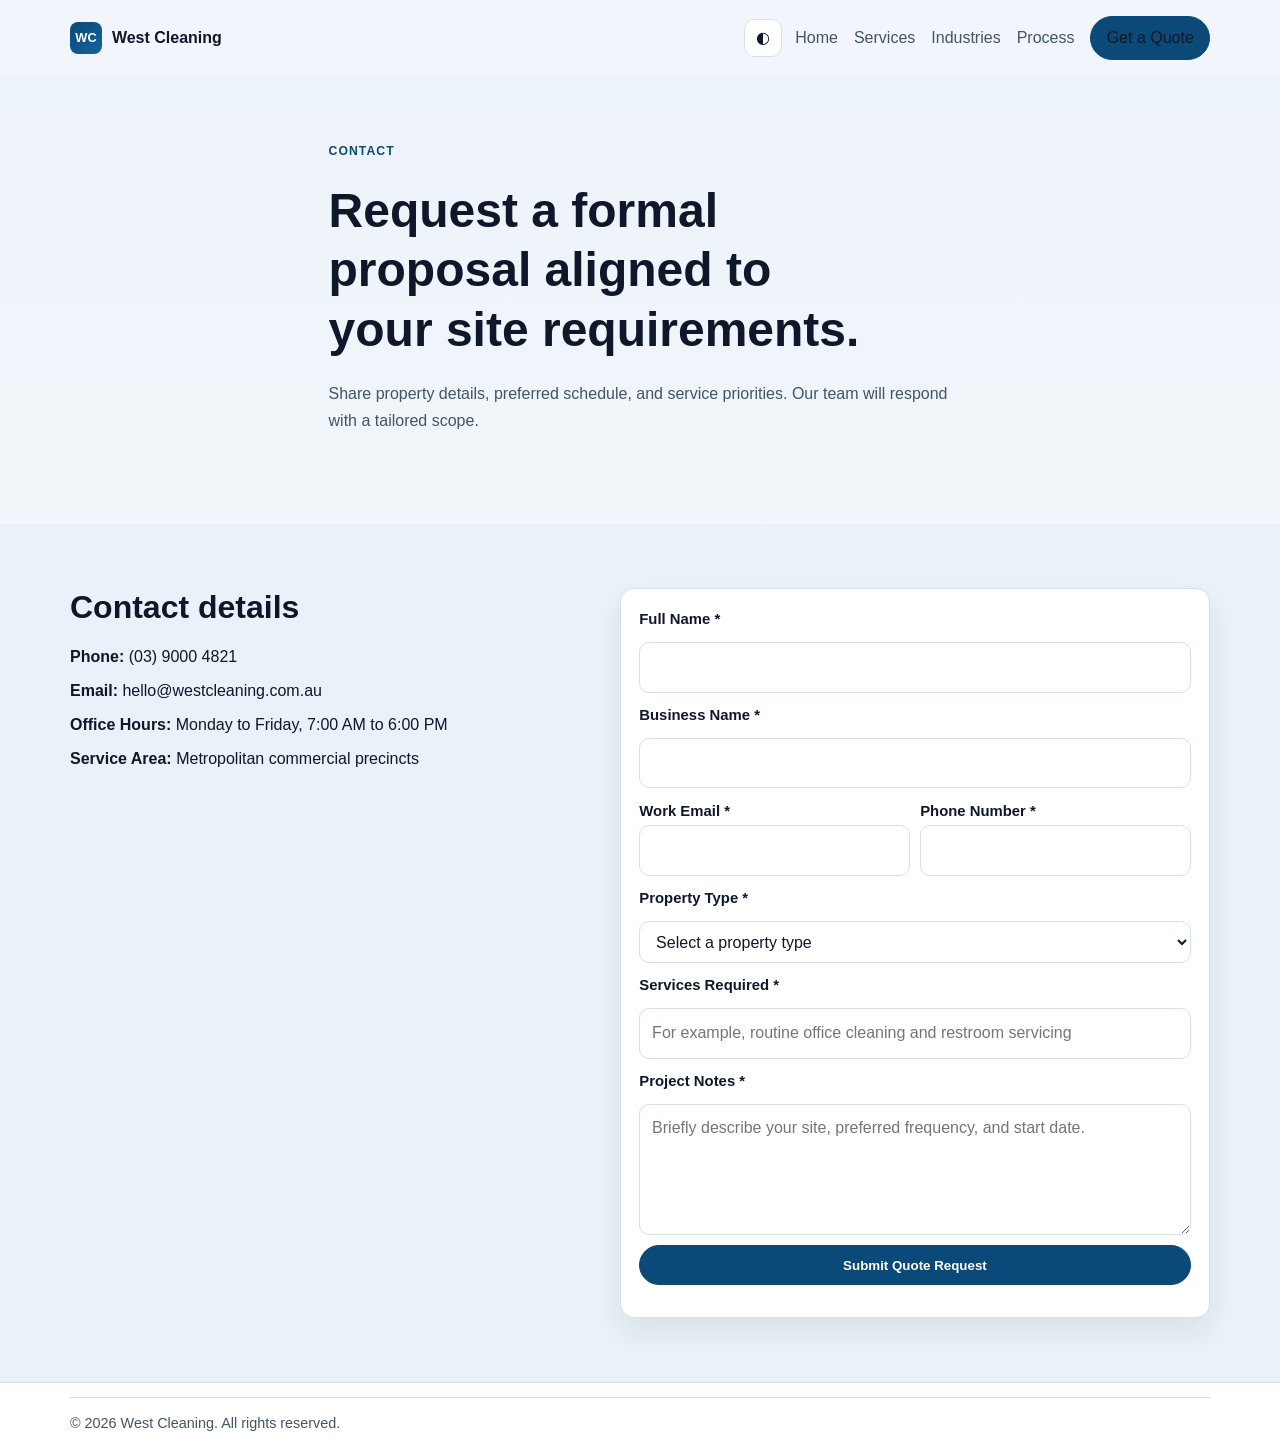
==== contact.html @ 1cd5a6a4 "Add multi-page site structure with purpose-specific tabs" ====
<!DOCTYPE html>
<html lang="en">
  <head>
    <meta charset="UTF-8" />
    <meta name="viewport" content="width=device-width, initial-scale=1.0" />
    <title>Contact | West Cleaning</title>
    <meta name="description" content="Request a tailored commercial cleaning quote from West Cleaning." />
    <link rel="stylesheet" href="style.css" />
  </head>
  <body>
    <a class="skip-link" href="#main">Skip to main content</a>
    <header class="site-header" id="top">
      <div class="container nav-wrap">
        <a href="index.html" class="brand" aria-label="West Cleaning home"><span class="brand-mark" aria-hidden="true">WC</span><span>West Cleaning</span></a>
        <div class="header-actions">
          <button id="theme-toggle" class="theme-toggle" type="button" aria-label="Switch to dark mode" title="Toggle dark mode"><span class="theme-icon" aria-hidden="true">◐</span></button>
          <button class="menu-toggle" type="button" aria-expanded="false" aria-controls="site-nav" aria-label="Open navigation"><span></span><span></span><span></span></button>
        </div>
        <nav id="site-nav" class="site-nav" aria-label="Primary navigation">
          <a href="index.html">Home</a><a href="services.html">Services</a><a href="industries.html">Industries</a><a href="process.html">Process</a><a href="contact.html" class="btn btn-small">Get a Quote</a>
        </nav>
      </div>
    </header>

    <main id="main">
      <section class="section page-hero">
        <div class="container section-head reveal">
          <p class="eyebrow">Contact</p>
          <h1>Request a formal proposal aligned to your site requirements.</h1>
          <p>Share property details, preferred schedule, and service priorities. Our team will respond with a tailored scope.</p>
        </div>
      </section>

      <section class="section alt">
        <div class="container contact-grid">
          <div class="reveal">
            <h2>Contact details</h2>
            <ul class="contact-list">
              <li><strong>Phone:</strong> (03) 9000 4821</li>
              <li><strong>Email:</strong> hello@westcleaning.com.au</li>
              <li><strong>Office Hours:</strong> Monday to Friday, 7:00 AM to 6:00 PM</li>
              <li><strong>Service Area:</strong> Metropolitan commercial precincts</li>
            </ul>
          </div>

          <form class="quote-form card reveal" novalidate>
            <label for="name">Full Name *</label>
            <input id="name" name="name" type="text" required />

            <label for="business">Business Name *</label>
            <input id="business" name="business" type="text" required />

            <div class="two-col">
              <div>
                <label for="email">Work Email *</label>
                <input id="email" name="email" type="email" required />
              </div>
              <div>
                <label for="phone">Phone Number *</label>
                <input id="phone" name="phone" type="tel" required />
              </div>
            </div>

            <label for="property">Property Type *</label>
            <select id="property" name="property" required>
              <option value="">Select a property type</option>
              <option>Office</option>
              <option>Retail Store</option>
              <option>Warehouse</option>
              <option>Medical Clinic</option>
              <option>Strata/Common Area</option>
              <option>Commercial Building</option>
              <option>Other Commercial Property</option>
            </select>

            <label for="services-needed">Services Required *</label>
            <input id="services-needed" name="services-needed" type="text" required placeholder="For example, routine office cleaning and restroom servicing" />

            <label for="message">Project Notes *</label>
            <textarea id="message" name="message" rows="4" required placeholder="Briefly describe your site, preferred frequency, and start date."></textarea>

            <button class="btn" type="submit">Submit Quote Request</button>
            <p class="form-status" role="status" aria-live="polite"></p>
          </form>
        </div>
      </section>
    </main>

    <footer class="site-footer"><div class="container footer-bottom"><p>© <span id="year"></span> West Cleaning. All rights reserved.</p></div></footer>
    <button class="back-to-top" type="button" aria-label="Back to top">↑</button>
    <script src="script.js"></script>
  </body>
</html>
---- style.css ----
:root {
  --bg: #f2f6fb;
  --surface: #ffffff;
  --surface-2: #eaf1f8;
  --text: #0f172a;
  --muted: #425466;
  --line: #d6e0ea;
  --primary: #0b4a78;
  --primary-2: #14639f;
  --ok: #146c43;
  --error: #b42318;
  --radius: 14px;
  --shadow: 0 14px 30px rgba(12, 35, 60, 0.08);
  --container: 1140px;
  --space: clamp(2.8rem, 5vw, 5.2rem);
  --ease-smooth: cubic-bezier(0.22, 1, 0.36, 1);
  --speed-fast: 180ms;
  --speed-base: 320ms;
}

html[data-theme='dark'] {
  --bg: #08101d;
  --surface: #0f1b2d;
  --surface-2: #12233a;
  --text: #e2e8f0;
  --muted: #9fb2c8;
  --line: #223652;
  --primary: #5aa8e8;
  --primary-2: #85c6fb;
  --ok: #47c98a;
  --error: #ff6f7d;
  --shadow: 0 14px 30px rgba(0, 0, 0, 0.42);
}

* { box-sizing: border-box; }
html { scroll-behavior: smooth; }
body {
  margin: 0;
  font-family: Inter, 'Segoe UI', Roboto, Arial, sans-serif;
  background: var(--bg);
  color: var(--text);
  line-height: 1.68;
  text-wrap: pretty;
  transition: background-color var(--speed-base) var(--ease-smooth), color var(--speed-base) var(--ease-smooth);
}

.container { width: min(calc(100% - 2.5rem), var(--container)); margin-inline: auto; }
a { color: inherit; text-decoration: none; }
p { margin: 0; color: var(--muted); }

.skip-link {
  position: absolute;
  left: -999px;
  top: 0;
  background: var(--text);
  color: var(--bg);
  padding: 0.65rem 0.9rem;
  z-index: 2000;
}
.skip-link:focus { left: 1rem; top: 1rem; }

.site-header {
  position: sticky;
  top: 0;
  z-index: 1000;
  background: color-mix(in srgb, var(--bg) 90%, transparent);
  border-bottom: 1px solid transparent;
  backdrop-filter: blur(10px);
}
.site-header.scrolled { border-color: var(--line); box-shadow: 0 8px 20px rgba(0, 0, 0, 0.08); }

.nav-wrap { min-height: 76px; display: grid; grid-template-columns: auto 1fr auto; align-items: center; gap: 0.8rem; }
.brand { display: inline-flex; align-items: center; gap: 0.62rem; font-weight: 700; }
.brand-mark {
  width: 2rem;
  height: 2rem;
  border-radius: 8px;
  background: linear-gradient(135deg, var(--primary), var(--primary-2));
  color: #fff;
  display: grid;
  place-items: center;
  font-size: 0.8rem;
}

.header-actions { display: inline-flex; justify-self: end; gap: 0.55rem; }
.theme-toggle,
.menu-toggle {
  width: 2.4rem;
  height: 2.4rem;
  border-radius: 10px;
  border: 1px solid var(--line);
  background: var(--surface);
  color: var(--text);
}
.theme-icon { font-size: 1rem; }
.menu-toggle span { display: block; width: 1.1rem; height: 2px; background: currentColor; margin: 0.18rem auto; }
.menu-toggle { display: none; }

.site-nav { display: flex; justify-self: center; gap: 1rem; align-items: center; }
.site-nav a { color: var(--muted); font-weight: 500; }
.site-nav a:hover,
.site-nav a.active { color: var(--text); }

.site-header,
.theme-toggle,
.menu-toggle,
.site-nav a,
.btn,
.tab-btn,
.chip,
.card,
.faq-item,
.back-to-top,
input,
select,
textarea {
  transition:
    background-color var(--speed-base) var(--ease-smooth),
    color var(--speed-fast) var(--ease-smooth),
    border-color var(--speed-base) var(--ease-smooth),
    box-shadow var(--speed-base) var(--ease-smooth),
    transform var(--speed-base) var(--ease-smooth),
    opacity var(--speed-base) var(--ease-smooth);
}

.btn {
  border: 1px solid var(--primary);
  background: var(--primary);
  color: #fff;
  padding: 0.74rem 1.2rem;
  border-radius: 999px;
  font-weight: 600;
  display: inline-flex;
  justify-content: center;
  align-items: center;
}
.btn:hover { background: var(--primary-2); border-color: var(--primary-2); }
.btn-small { padding: 0.5rem 0.95rem; }
.btn-ghost { background: transparent; color: var(--primary); }
.btn-ghost:hover { background: color-mix(in srgb, var(--primary) 12%, transparent); }
.btn:hover { transform: translateY(-1px); }

:focus-visible {
  outline: 3px solid color-mix(in srgb, var(--primary) 28%, transparent);
  outline-offset: 2px;
}

.section { padding: var(--space) 0; }
.alt { background: var(--surface-2); }

h1,
h2,
h3 { line-height: 1.24; margin: 0 0 0.75rem; }
h1 { font-size: clamp(2rem, 4vw, 3rem); max-width: 22ch; text-wrap: balance; }
h2 { font-size: clamp(1.45rem, 2.8vw, 2rem); max-width: 30ch; text-wrap: balance; }
.eyebrow {
  margin: 0 0 0.6rem;
  font-size: 0.76rem;
  letter-spacing: 0.09em;
  text-transform: uppercase;
  font-weight: 700;
  color: var(--primary);
}
.lead { font-size: 1.05rem; max-width: 62ch; }

.hero-grid { display: grid; grid-template-columns: 1.1fr 0.9fr; gap: 1.2rem; align-items: stretch; }
.hero-actions { display: flex; gap: 0.7rem; flex-wrap: wrap; margin-top: 1.25rem; }
.hero-panel { background: var(--surface); border: 1px solid var(--line); border-radius: var(--radius); box-shadow: var(--shadow); padding: 1.25rem; }
.hero-stats { display: grid; grid-template-columns: repeat(3, 1fr); gap: 0.8rem; }
.hero-stats strong { font-size: 1.14rem; color: var(--primary); display: block; }
.hero-stats span { color: var(--muted); font-size: 0.9rem; }
.panel-note { margin-top: 0.9rem; }

.compact-strip { border-top: 1px solid var(--line); border-bottom: 1px solid var(--line); background: var(--surface); padding-block: 1.15rem; }
.strip-grid { display: grid; grid-template-columns: repeat(4, 1fr); gap: 0.8rem; }
.strip-grid p { text-align: center; color: var(--text); font-weight: 600; font-size: 0.95rem; }

.section-head { margin-bottom: 1.6rem; max-width: 70ch; display: grid; gap: 0.6rem; }
.card { background: var(--surface); border: 1px solid var(--line); border-radius: var(--radius); box-shadow: var(--shadow); padding: 1.15rem; }
.card p { max-width: 60ch; }
.card:hover { transform: translateY(-3px); box-shadow: 0 16px 36px rgba(12, 35, 60, 0.12); }

.service-grid { display: grid; grid-template-columns: repeat(3, 1fr); gap: 0.9rem; }
.chips { display: flex; flex-wrap: wrap; gap: 0.65rem; }
.chip { border: 1px solid var(--line); background: var(--surface); border-radius: 999px; padding: 0.5rem 0.9rem; font-weight: 600; }

.tabs { display: flex; flex-wrap: wrap; gap: 0.65rem; margin-bottom: 1rem; }
.tab-btn {
  border: 1px solid var(--line);
  background: var(--surface);
  border-radius: 999px;
  color: var(--muted);
  padding: 0.55rem 0.95rem;
  font: inherit;
  font-weight: 600;
  cursor: pointer;
}
.tab-btn.active { background: var(--primary); border-color: var(--primary); color: #fff; }
.tab-panel { display: none; }
.tab-panel.active { display: block; animation: panelFadeIn 400ms var(--ease-smooth); }
.tab-panel ul { margin: 0.8rem 0 0; padding-left: 1.1rem; color: var(--muted); display: grid; gap: 0.35rem; }

.process-grid { display: grid; grid-template-columns: repeat(4, 1fr); gap: 0.85rem; }
.step { color: var(--primary); font-weight: 700; margin: 0 0 0.45rem; }

.faq-list { display: grid; gap: 0.65rem; }
.faq-item { border: 1px solid var(--line); background: var(--surface); border-radius: 11px; padding: 0.8rem 0.9rem; }
summary { cursor: pointer; font-weight: 600; }

.contact-grid { display: grid; grid-template-columns: 0.95fr 1.05fr; gap: 1rem; }
.contact-list { list-style: none; margin: 1rem 0 0; padding: 0; display: grid; gap: 0.45rem; }
.quote-form { display: grid; gap: 0.62rem; }
label { font-weight: 600; font-size: 0.93rem; }
input,
select,
textarea {
  width: 100%;
  border: 1px solid var(--line);
  background: var(--surface);
  color: var(--text);
  border-radius: 10px;
  padding: 0.68rem 0.74rem;
  font: inherit;
}
.two-col { display: grid; grid-template-columns: 1fr 1fr; gap: 0.65rem; }
.form-status { margin: 0.2rem 0 0; font-size: 0.92rem; }
.form-status.success { color: var(--ok); }
.form-status.error { color: var(--error); }

.site-footer { background: var(--surface); border-top: 1px solid var(--line); }
.footer-grid { padding-top: 1.5rem; display: grid; grid-template-columns: 1.4fr 1fr 1fr; gap: 0.8rem; }
.site-footer h3 { margin-bottom: 0.45rem; font-size: 0.98rem; }
.site-footer ul { list-style: none; margin: 0; padding: 0; display: grid; gap: 0.35rem; }
.footer-bottom { margin-top: 0.9rem; border-top: 1px solid var(--line); padding: 0.8rem 0 1.15rem; font-size: 0.9rem; }

.back-to-top {
  position: fixed;
  right: 1rem;
  bottom: 1rem;
  width: 2.5rem;
  height: 2.5rem;
  border-radius: 50%;
  border: 1px solid var(--line);
  background: var(--surface);
  color: var(--text);
  opacity: 0;
  pointer-events: none;
}
.back-to-top.show { opacity: 1; pointer-events: auto; }

.reveal { opacity: 0; transform: translateY(14px); transition: opacity 0.55s ease, transform 0.55s ease; }
.reveal.visible { opacity: 1; transform: translateY(0); }

@keyframes panelFadeIn {
  from {
    opacity: 0;
    transform: translateY(8px);
  }
  to {
    opacity: 1;
    transform: translateY(0);
  }
}

@media (prefers-reduced-motion: reduce) {
  html { scroll-behavior: auto; }
  *, *::before, *::after {
    animation-duration: 1ms !important;
    animation-iteration-count: 1 !important;
    transition-duration: 1ms !important;
  }
}

@media (max-width: 1024px) {
  .hero-grid,
  .contact-grid,
  .service-grid,
  .process-grid,
  .footer-grid { grid-template-columns: repeat(2, 1fr); }
  .hero-grid,
  .contact-grid { grid-template-columns: 1fr; }
}

@media (max-width: 760px) {
  .container { width: min(calc(100% - 1.4rem), var(--container)); }
  .nav-wrap { grid-template-columns: auto auto; }
  .header-actions { display: inline-flex; }
  .menu-toggle { display: inline-block; }
  .site-nav {
    grid-column: 1 / -1;
    order: 4;
    display: grid;
    gap: 0.5rem;
    padding: 0.8rem;
    border: 1px solid var(--line);
    border-radius: 10px;
    background: var(--surface);
    opacity: 0;
    max-height: 0;
    overflow: hidden;
    pointer-events: none;
    transform: translateY(-8px);
    transition: opacity var(--speed-fast) var(--ease-smooth), max-height var(--speed-base) var(--ease-smooth), transform var(--speed-base) var(--ease-smooth);
  }
  .site-nav.open { opacity: 1; max-height: 320px; pointer-events: auto; transform: translateY(0); }
  .strip-grid,
  .service-grid,
  .process-grid,
  .two-col,
  .footer-grid,
  .hero-stats { grid-template-columns: 1fr; }
}

.page-hero {
  background: linear-gradient(180deg, color-mix(in srgb, var(--surface-2) 68%, transparent), transparent);
}

.inline-link {
  color: var(--primary);
  font-weight: 600;
}

.inline-link:hover {
  color: var(--primary-2);
}
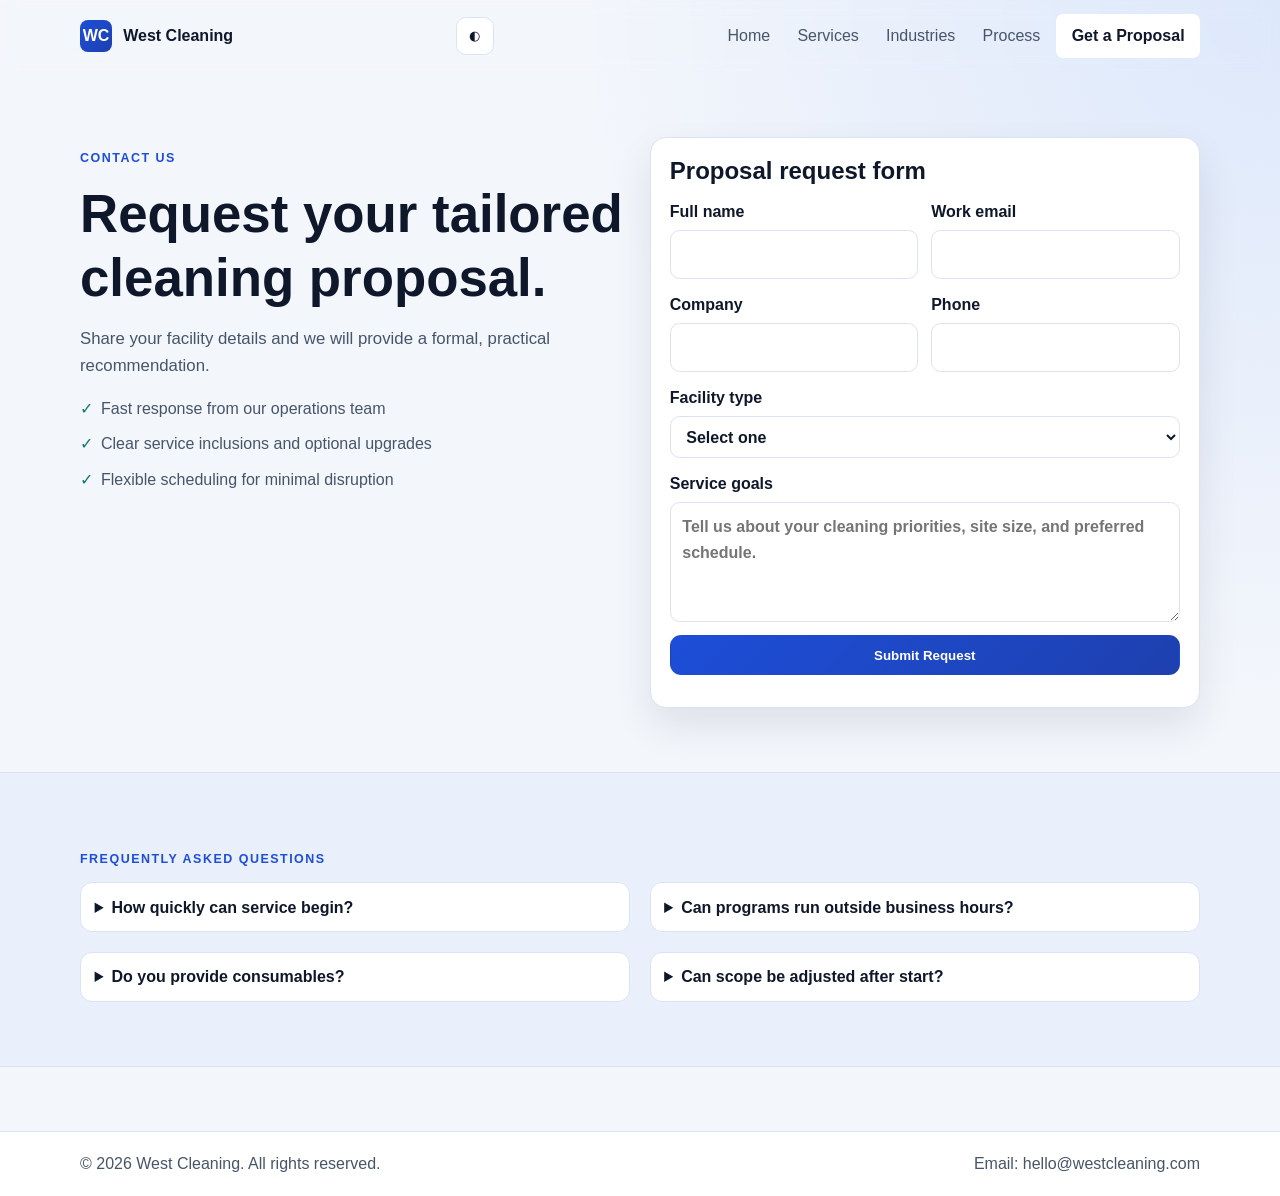
==== commit 6848cf0b: "Redesign all site pages with modern unified layout" ====
--- a/contact.html
+++ b/contact.html
@@ -4,89 +4,86 @@
     <meta charset="UTF-8" />
     <meta name="viewport" content="width=device-width, initial-scale=1.0" />
     <title>Contact | West Cleaning</title>
-    <meta name="description" content="Request a tailored commercial cleaning quote from West Cleaning." />
+    <meta name="description" content="Request a commercial cleaning proposal from West Cleaning." />
     <link rel="stylesheet" href="style.css" />
   </head>
   <body>
     <a class="skip-link" href="#main">Skip to main content</a>
-    <header class="site-header" id="top">
+    <header class="site-header">
       <div class="container nav-wrap">
-        <a href="index.html" class="brand" aria-label="West Cleaning home"><span class="brand-mark" aria-hidden="true">WC</span><span>West Cleaning</span></a>
+        <a href="index.html" class="brand" aria-label="West Cleaning home"><span class="brand-mark">WC</span><span>West Cleaning</span></a>
         <div class="header-actions">
-          <button id="theme-toggle" class="theme-toggle" type="button" aria-label="Switch to dark mode" title="Toggle dark mode"><span class="theme-icon" aria-hidden="true">◐</span></button>
+          <button id="theme-toggle" class="theme-toggle" type="button" aria-label="Switch to dark mode">◐</button>
           <button class="menu-toggle" type="button" aria-expanded="false" aria-controls="site-nav" aria-label="Open navigation"><span></span><span></span><span></span></button>
         </div>
         <nav id="site-nav" class="site-nav" aria-label="Primary navigation">
-          <a href="index.html">Home</a><a href="services.html">Services</a><a href="industries.html">Industries</a><a href="process.html">Process</a><a href="contact.html" class="btn btn-small">Get a Quote</a>
+          <a href="index.html">Home</a><a href="services.html">Services</a><a href="industries.html">Industries</a><a href="process.html">Process</a><a href="contact.html" class="btn btn-small">Get a Proposal</a>
         </nav>
       </div>
     </header>
 
     <main id="main">
-      <section class="section page-hero">
-        <div class="container section-head reveal">
-          <p class="eyebrow">Contact</p>
-          <h1>Request a formal proposal aligned to your site requirements.</h1>
-          <p>Share property details, preferred schedule, and service priorities. Our team will respond with a tailored scope.</p>
+      <section class="section">
+        <div class="container grid-2">
+          <article class="reveal">
+            <p class="eyebrow">Contact Us</p>
+            <h1>Request your tailored cleaning proposal.</h1>
+            <p class="lead">Share your facility details and we will provide a formal, practical recommendation.</p>
+            <ul class="icon-list">
+              <li>Fast response from our operations team</li>
+              <li>Clear service inclusions and optional upgrades</li>
+              <li>Flexible scheduling for minimal disruption</li>
+            </ul>
+          </article>
+
+          <article class="card reveal">
+            <h2>Proposal request form</h2>
+            <form class="quote-form" novalidate>
+              <div class="form-row">
+                <label>Full name<input id="name" name="name" type="text" required /></label>
+                <label>Work email<input id="email" name="email" type="email" required /></label>
+              </div>
+              <div class="form-row">
+                <label>Company<input id="company" name="company" type="text" required /></label>
+                <label>Phone<input id="phone" name="phone" type="tel" required /></label>
+              </div>
+              <label>Facility type
+                <select id="facility" name="facility" required>
+                  <option value="">Select one</option>
+                  <option>Office</option>
+                  <option>Retail</option>
+                  <option>Medical</option>
+                  <option>Industrial</option>
+                  <option>Mixed-use</option>
+                </select>
+              </label>
+              <label>Service goals
+                <textarea id="message" name="message" required placeholder="Tell us about your cleaning priorities, site size, and preferred schedule."></textarea>
+              </label>
+              <button class="btn" type="submit">Submit Request</button>
+              <p class="form-status" role="status" aria-live="polite"></p>
+            </form>
+          </article>
         </div>
       </section>
 
       <section class="section alt">
-        <div class="container contact-grid">
-          <div class="reveal">
-            <h2>Contact details</h2>
-            <ul class="contact-list">
-              <li><strong>Phone:</strong> (03) 9000 4821</li>
-              <li><strong>Email:</strong> hello@westcleaning.com.au</li>
-              <li><strong>Office Hours:</strong> Monday to Friday, 7:00 AM to 6:00 PM</li>
-              <li><strong>Service Area:</strong> Metropolitan commercial precincts</li>
-            </ul>
+        <div class="container">
+          <p class="eyebrow reveal">Frequently Asked Questions</p>
+          <div class="grid-2">
+            <details class="faq-item reveal"><summary>How quickly can service begin?</summary><p>Most onboarding timelines are finalized within 3 to 7 business days after proposal approval.</p></details>
+            <details class="faq-item reveal"><summary>Can programs run outside business hours?</summary><p>Yes. We support morning, evening, overnight, and weekend delivery windows.</p></details>
+            <details class="faq-item reveal"><summary>Do you provide consumables?</summary><p>Yes, we can include restocking support as part of your service plan.</p></details>
+            <details class="faq-item reveal"><summary>Can scope be adjusted after start?</summary><p>Absolutely. We review and refine your program as site conditions evolve.</p></details>
           </div>
-
-          <form class="quote-form card reveal" novalidate>
-            <label for="name">Full Name *</label>
-            <input id="name" name="name" type="text" required />
-
-            <label for="business">Business Name *</label>
-            <input id="business" name="business" type="text" required />
-
-            <div class="two-col">
-              <div>
-                <label for="email">Work Email *</label>
-                <input id="email" name="email" type="email" required />
-              </div>
-              <div>
-                <label for="phone">Phone Number *</label>
-                <input id="phone" name="phone" type="tel" required />
-              </div>
-            </div>
-
-            <label for="property">Property Type *</label>
-            <select id="property" name="property" required>
-              <option value="">Select a property type</option>
-              <option>Office</option>
-              <option>Retail Store</option>
-              <option>Warehouse</option>
-              <option>Medical Clinic</option>
-              <option>Strata/Common Area</option>
-              <option>Commercial Building</option>
-              <option>Other Commercial Property</option>
-            </select>
-
-            <label for="services-needed">Services Required *</label>
-            <input id="services-needed" name="services-needed" type="text" required placeholder="For example, routine office cleaning and restroom servicing" />
-
-            <label for="message">Project Notes *</label>
-            <textarea id="message" name="message" rows="4" required placeholder="Briefly describe your site, preferred frequency, and start date."></textarea>
-
-            <button class="btn" type="submit">Submit Quote Request</button>
-            <p class="form-status" role="status" aria-live="polite"></p>
-          </form>
         </div>
       </section>
     </main>
 
-    <footer class="site-footer"><div class="container footer-bottom"><p>© <span id="year"></span> West Cleaning. All rights reserved.</p></div></footer>
+    <footer class="site-footer">
+      <div class="container footer-grid"><span>© <span id="year"></span> West Cleaning. All rights reserved.</span><span>Email: hello@westcleaning.com</span></div>
+    </footer>
+
     <button class="back-to-top" type="button" aria-label="Back to top">↑</button>
     <script src="script.js"></script>
   </body>
--- a/style.css
+++ b/style.css
@@ -1,325 +1,480 @@
 :root {
-  --bg: #f2f6fb;
+  --bg: #f3f6fb;
   --surface: #ffffff;
-  --surface-2: #eaf1f8;
+  --surface-alt: #eaf0fb;
   --text: #0f172a;
-  --muted: #425466;
-  --line: #d6e0ea;
-  --primary: #0b4a78;
-  --primary-2: #14639f;
-  --ok: #146c43;
-  --error: #b42318;
-  --radius: 14px;
-  --shadow: 0 14px 30px rgba(12, 35, 60, 0.08);
-  --container: 1140px;
-  --space: clamp(2.8rem, 5vw, 5.2rem);
-  --ease-smooth: cubic-bezier(0.22, 1, 0.36, 1);
-  --speed-fast: 180ms;
-  --speed-base: 320ms;
-}
-
-html[data-theme='dark'] {
-  --bg: #08101d;
-  --surface: #0f1b2d;
-  --surface-2: #12233a;
+  --muted: #475569;
+  --primary: #1d4ed8;
+  --primary-strong: #1e40af;
+  --border: #dbe3f2;
+  --success: #0f766e;
+  --danger: #b91c1c;
+  --shadow: 0 18px 40px rgba(15, 23, 42, 0.09);
+}
+
+:root[data-theme='dark'] {
+  --bg: #070d1f;
+  --surface: #0f1a33;
+  --surface-alt: #111f3f;
   --text: #e2e8f0;
-  --muted: #9fb2c8;
-  --line: #223652;
-  --primary: #5aa8e8;
-  --primary-2: #85c6fb;
-  --ok: #47c98a;
-  --error: #ff6f7d;
-  --shadow: 0 14px 30px rgba(0, 0, 0, 0.42);
-}
-
-* { box-sizing: border-box; }
-html { scroll-behavior: smooth; }
+  --muted: #94a3b8;
+  --primary: #60a5fa;
+  --primary-strong: #93c5fd;
+  --border: #22304f;
+  --success: #2dd4bf;
+  --danger: #fca5a5;
+  --shadow: 0 20px 40px rgba(2, 6, 23, 0.45);
+}
+
+* {
+  box-sizing: border-box;
+}
+
+html,
 body {
   margin: 0;
-  font-family: Inter, 'Segoe UI', Roboto, Arial, sans-serif;
-  background: var(--bg);
-  color: var(--text);
-  line-height: 1.68;
-  text-wrap: pretty;
-  transition: background-color var(--speed-base) var(--ease-smooth), color var(--speed-base) var(--ease-smooth);
-}
-
-.container { width: min(calc(100% - 2.5rem), var(--container)); margin-inline: auto; }
-a { color: inherit; text-decoration: none; }
-p { margin: 0; color: var(--muted); }
+  padding: 0;
+}
+
+body {
+  font-family: Inter, Segoe UI, Roboto, Arial, sans-serif;
+  background: radial-gradient(circle at top right, rgba(59, 130, 246, 0.12), transparent 40%), var(--bg);
+  color: var(--text);
+  line-height: 1.6;
+}
+
+a {
+  color: inherit;
+  text-decoration: none;
+}
+
+img {
+  max-width: 100%;
+  display: block;
+}
+
+.container {
+  width: min(1120px, 92%);
+  margin: 0 auto;
+}
 
 .skip-link {
   position: absolute;
-  left: -999px;
-  top: 0;
-  background: var(--text);
-  color: var(--bg);
-  padding: 0.65rem 0.9rem;
-  z-index: 2000;
-}
-.skip-link:focus { left: 1rem; top: 1rem; }
+  left: -9999px;
+}
+
+.skip-link:focus {
+  left: 1rem;
+  top: 1rem;
+  z-index: 9999;
+  background: var(--surface);
+  border: 1px solid var(--border);
+  padding: 0.5rem 0.75rem;
+  border-radius: 0.4rem;
+}
 
 .site-header {
   position: sticky;
   top: 0;
-  z-index: 1000;
-  background: color-mix(in srgb, var(--bg) 90%, transparent);
+  z-index: 120;
   border-bottom: 1px solid transparent;
-  backdrop-filter: blur(10px);
-}
-.site-header.scrolled { border-color: var(--line); box-shadow: 0 8px 20px rgba(0, 0, 0, 0.08); }
-
-.nav-wrap { min-height: 76px; display: grid; grid-template-columns: auto 1fr auto; align-items: center; gap: 0.8rem; }
-.brand { display: inline-flex; align-items: center; gap: 0.62rem; font-weight: 700; }
+  backdrop-filter: blur(8px);
+  transition: background 0.2s ease, border-color 0.2s ease;
+}
+
+.site-header.scrolled {
+  background: color-mix(in srgb, var(--bg) 88%, transparent);
+  border-color: var(--border);
+}
+
+.nav-wrap {
+  display: flex;
+  align-items: center;
+  justify-content: space-between;
+  gap: 1rem;
+  min-height: 4.5rem;
+}
+
+.brand {
+  display: inline-flex;
+  align-items: center;
+  gap: 0.7rem;
+  font-weight: 700;
+}
+
 .brand-mark {
   width: 2rem;
   height: 2rem;
-  border-radius: 8px;
-  background: linear-gradient(135deg, var(--primary), var(--primary-2));
+  border-radius: 0.5rem;
+  display: grid;
+  place-items: center;
   color: #fff;
-  display: grid;
-  place-items: center;
-  font-size: 0.8rem;
-}
-
-.header-actions { display: inline-flex; justify-self: end; gap: 0.55rem; }
+  background: linear-gradient(135deg, var(--primary), var(--primary-strong));
+}
+
+.header-actions {
+  display: flex;
+  align-items: center;
+  gap: 0.55rem;
+}
+
 .theme-toggle,
 .menu-toggle {
-  width: 2.4rem;
-  height: 2.4rem;
-  border-radius: 10px;
-  border: 1px solid var(--line);
-  background: var(--surface);
-  color: var(--text);
-}
-.theme-icon { font-size: 1rem; }
-.menu-toggle span { display: block; width: 1.1rem; height: 2px; background: currentColor; margin: 0.18rem auto; }
-.menu-toggle { display: none; }
-
-.site-nav { display: flex; justify-self: center; gap: 1rem; align-items: center; }
-.site-nav a { color: var(--muted); font-weight: 500; }
-.site-nav a:hover,
-.site-nav a.active { color: var(--text); }
-
-.site-header,
-.theme-toggle,
-.menu-toggle,
-.site-nav a,
-.btn,
-.tab-btn,
-.chip,
-.card,
-.faq-item,
-.back-to-top,
+  border: 1px solid var(--border);
+  background: var(--surface);
+  color: var(--text);
+  border-radius: 0.6rem;
+  min-height: 2.4rem;
+  min-width: 2.4rem;
+  cursor: pointer;
+}
+
+.menu-toggle {
+  display: none;
+  padding: 0.4rem;
+}
+
+.menu-toggle span {
+  display: block;
+  width: 1.1rem;
+  height: 2px;
+  background: var(--text);
+  margin: 0.24rem auto;
+}
+
+.site-nav {
+  display: flex;
+  align-items: center;
+  gap: 0.3rem;
+}
+
+.site-nav a {
+  padding: 0.5rem 0.7rem;
+  border-radius: 0.45rem;
+  color: var(--muted);
+}
+
+.site-nav a.active,
+.site-nav a:hover {
+  color: var(--text);
+  background: var(--surface);
+}
+
+.btn {
+  display: inline-flex;
+  align-items: center;
+  justify-content: center;
+  gap: 0.35rem;
+  border: 1px solid transparent;
+  border-radius: 0.7rem;
+  font-weight: 600;
+  padding: 0.72rem 1.12rem;
+  background: linear-gradient(135deg, var(--primary), var(--primary-strong));
+  color: #fff;
+}
+
+.btn:hover {
+  filter: brightness(1.06);
+}
+
+.btn.btn-small {
+  padding: 0.52rem 0.9rem;
+}
+
+.btn.btn-ghost {
+  border-color: var(--border);
+  background: transparent;
+  color: var(--text);
+}
+
+main {
+  padding-bottom: 4rem;
+}
+
+.section {
+  padding: clamp(3rem, 5vw, 5.5rem) 0;
+}
+
+.hero-grid,
+.grid-2,
+.grid-3 {
+  display: grid;
+  gap: 1.2rem;
+}
+
+.hero-grid {
+  grid-template-columns: 1.1fr 0.9fr;
+  align-items: stretch;
+}
+
+.eyebrow {
+  font-size: 0.78rem;
+  font-weight: 700;
+  text-transform: uppercase;
+  letter-spacing: 0.12em;
+  color: var(--primary);
+  margin-bottom: 0.8rem;
+}
+
+h1,
+h2,
+h3 {
+  line-height: 1.2;
+  margin: 0 0 0.8rem;
+}
+
+h1 {
+  font-size: clamp(1.9rem, 4.5vw, 3.3rem);
+}
+
+.lead {
+  color: var(--muted);
+  font-size: 1.05rem;
+}
+
+.hero-actions {
+  display: flex;
+  flex-wrap: wrap;
+  gap: 0.7rem;
+  margin-top: 1.2rem;
+}
+
+.card {
+  background: var(--surface);
+  border: 1px solid var(--border);
+  border-radius: 1rem;
+  padding: 1.2rem;
+  box-shadow: var(--shadow);
+}
+
+.hero-panel .stats {
+  display: grid;
+  grid-template-columns: repeat(3, minmax(0, 1fr));
+  gap: 0.5rem;
+}
+
+.hero-panel .stats strong {
+  display: block;
+  font-size: 1.3rem;
+}
+
+.alt {
+  background: var(--surface-alt);
+  border-top: 1px solid var(--border);
+  border-bottom: 1px solid var(--border);
+}
+
+.grid-2 {
+  grid-template-columns: repeat(2, minmax(0, 1fr));
+}
+
+.grid-3 {
+  grid-template-columns: repeat(3, minmax(0, 1fr));
+}
+
+.icon-list {
+  list-style: none;
+  margin: 0;
+  padding: 0;
+}
+
+.icon-list li {
+  margin-bottom: 0.6rem;
+  color: var(--muted);
+}
+
+.icon-list li::before {
+  content: '✓';
+  color: var(--success);
+  margin-right: 0.5rem;
+}
+
+.process-steps {
+  counter-reset: step;
+  list-style: none;
+  margin: 0;
+  padding: 0;
+  display: grid;
+  gap: 0.85rem;
+}
+
+.process-steps li {
+  counter-increment: step;
+  background: var(--surface);
+  border: 1px solid var(--border);
+  border-radius: 0.9rem;
+  padding: 0.95rem 1rem 0.95rem 3.2rem;
+  position: relative;
+}
+
+.process-steps li::before {
+  content: counter(step);
+  position: absolute;
+  left: 1rem;
+  top: 0.9rem;
+  width: 1.6rem;
+  height: 1.6rem;
+  border-radius: 99px;
+  display: grid;
+  place-items: center;
+  color: #fff;
+  background: linear-gradient(135deg, var(--primary), var(--primary-strong));
+  font-size: 0.8rem;
+  font-weight: 700;
+}
+
+.faq-item {
+  border: 1px solid var(--border);
+  border-radius: 0.75rem;
+  background: var(--surface);
+  padding: 0.7rem 0.85rem;
+}
+
+.faq-item summary {
+  font-weight: 600;
+  cursor: pointer;
+}
+
+.quote-form {
+  display: grid;
+  gap: 0.8rem;
+}
+
+.form-row {
+  display: grid;
+  gap: 0.8rem;
+  grid-template-columns: repeat(2, minmax(0, 1fr));
+}
+
+label {
+  display: grid;
+  gap: 0.35rem;
+  font-weight: 600;
+}
+
 input,
 select,
 textarea {
-  transition:
-    background-color var(--speed-base) var(--ease-smooth),
-    color var(--speed-fast) var(--ease-smooth),
-    border-color var(--speed-base) var(--ease-smooth),
-    box-shadow var(--speed-base) var(--ease-smooth),
-    transform var(--speed-base) var(--ease-smooth),
-    opacity var(--speed-base) var(--ease-smooth);
-}
-
-.btn {
-  border: 1px solid var(--primary);
-  background: var(--primary);
-  color: #fff;
-  padding: 0.74rem 1.2rem;
-  border-radius: 999px;
+  font: inherit;
+  color: var(--text);
+  background: var(--surface);
+  border: 1px solid var(--border);
+  border-radius: 0.6rem;
+  padding: 0.67rem 0.72rem;
+}
+
+textarea {
+  min-height: 7.5rem;
+  resize: vertical;
+}
+
+[aria-invalid='true'] {
+  border-color: var(--danger);
+}
+
+.form-status {
+  margin: 0;
   font-weight: 600;
-  display: inline-flex;
-  justify-content: center;
-  align-items: center;
-}
-.btn:hover { background: var(--primary-2); border-color: var(--primary-2); }
-.btn-small { padding: 0.5rem 0.95rem; }
-.btn-ghost { background: transparent; color: var(--primary); }
-.btn-ghost:hover { background: color-mix(in srgb, var(--primary) 12%, transparent); }
-.btn:hover { transform: translateY(-1px); }
-
-:focus-visible {
-  outline: 3px solid color-mix(in srgb, var(--primary) 28%, transparent);
-  outline-offset: 2px;
-}
-
-.section { padding: var(--space) 0; }
-.alt { background: var(--surface-2); }
-
-h1,
-h2,
-h3 { line-height: 1.24; margin: 0 0 0.75rem; }
-h1 { font-size: clamp(2rem, 4vw, 3rem); max-width: 22ch; text-wrap: balance; }
-h2 { font-size: clamp(1.45rem, 2.8vw, 2rem); max-width: 30ch; text-wrap: balance; }
-.eyebrow {
-  margin: 0 0 0.6rem;
-  font-size: 0.76rem;
-  letter-spacing: 0.09em;
-  text-transform: uppercase;
-  font-weight: 700;
-  color: var(--primary);
-}
-.lead { font-size: 1.05rem; max-width: 62ch; }
-
-.hero-grid { display: grid; grid-template-columns: 1.1fr 0.9fr; gap: 1.2rem; align-items: stretch; }
-.hero-actions { display: flex; gap: 0.7rem; flex-wrap: wrap; margin-top: 1.25rem; }
-.hero-panel { background: var(--surface); border: 1px solid var(--line); border-radius: var(--radius); box-shadow: var(--shadow); padding: 1.25rem; }
-.hero-stats { display: grid; grid-template-columns: repeat(3, 1fr); gap: 0.8rem; }
-.hero-stats strong { font-size: 1.14rem; color: var(--primary); display: block; }
-.hero-stats span { color: var(--muted); font-size: 0.9rem; }
-.panel-note { margin-top: 0.9rem; }
-
-.compact-strip { border-top: 1px solid var(--line); border-bottom: 1px solid var(--line); background: var(--surface); padding-block: 1.15rem; }
-.strip-grid { display: grid; grid-template-columns: repeat(4, 1fr); gap: 0.8rem; }
-.strip-grid p { text-align: center; color: var(--text); font-weight: 600; font-size: 0.95rem; }
-
-.section-head { margin-bottom: 1.6rem; max-width: 70ch; display: grid; gap: 0.6rem; }
-.card { background: var(--surface); border: 1px solid var(--line); border-radius: var(--radius); box-shadow: var(--shadow); padding: 1.15rem; }
-.card p { max-width: 60ch; }
-.card:hover { transform: translateY(-3px); box-shadow: 0 16px 36px rgba(12, 35, 60, 0.12); }
-
-.service-grid { display: grid; grid-template-columns: repeat(3, 1fr); gap: 0.9rem; }
-.chips { display: flex; flex-wrap: wrap; gap: 0.65rem; }
-.chip { border: 1px solid var(--line); background: var(--surface); border-radius: 999px; padding: 0.5rem 0.9rem; font-weight: 600; }
-
-.tabs { display: flex; flex-wrap: wrap; gap: 0.65rem; margin-bottom: 1rem; }
-.tab-btn {
-  border: 1px solid var(--line);
-  background: var(--surface);
-  border-radius: 999px;
+}
+
+.form-status.error {
+  color: var(--danger);
+}
+
+.form-status.success {
+  color: var(--success);
+}
+
+.cta-banner {
+  text-align: center;
+}
+
+.site-footer {
+  border-top: 1px solid var(--border);
+  background: var(--surface);
+  padding: 1.2rem 0;
+}
+
+.footer-grid {
+  display: flex;
+  justify-content: space-between;
+  gap: 0.75rem;
+  flex-wrap: wrap;
   color: var(--muted);
-  padding: 0.55rem 0.95rem;
-  font: inherit;
-  font-weight: 600;
-  cursor: pointer;
-}
-.tab-btn.active { background: var(--primary); border-color: var(--primary); color: #fff; }
-.tab-panel { display: none; }
-.tab-panel.active { display: block; animation: panelFadeIn 400ms var(--ease-smooth); }
-.tab-panel ul { margin: 0.8rem 0 0; padding-left: 1.1rem; color: var(--muted); display: grid; gap: 0.35rem; }
-
-.process-grid { display: grid; grid-template-columns: repeat(4, 1fr); gap: 0.85rem; }
-.step { color: var(--primary); font-weight: 700; margin: 0 0 0.45rem; }
-
-.faq-list { display: grid; gap: 0.65rem; }
-.faq-item { border: 1px solid var(--line); background: var(--surface); border-radius: 11px; padding: 0.8rem 0.9rem; }
-summary { cursor: pointer; font-weight: 600; }
-
-.contact-grid { display: grid; grid-template-columns: 0.95fr 1.05fr; gap: 1rem; }
-.contact-list { list-style: none; margin: 1rem 0 0; padding: 0; display: grid; gap: 0.45rem; }
-.quote-form { display: grid; gap: 0.62rem; }
-label { font-weight: 600; font-size: 0.93rem; }
-input,
-select,
-textarea {
-  width: 100%;
-  border: 1px solid var(--line);
-  background: var(--surface);
-  color: var(--text);
-  border-radius: 10px;
-  padding: 0.68rem 0.74rem;
-  font: inherit;
-}
-.two-col { display: grid; grid-template-columns: 1fr 1fr; gap: 0.65rem; }
-.form-status { margin: 0.2rem 0 0; font-size: 0.92rem; }
-.form-status.success { color: var(--ok); }
-.form-status.error { color: var(--error); }
-
-.site-footer { background: var(--surface); border-top: 1px solid var(--line); }
-.footer-grid { padding-top: 1.5rem; display: grid; grid-template-columns: 1.4fr 1fr 1fr; gap: 0.8rem; }
-.site-footer h3 { margin-bottom: 0.45rem; font-size: 0.98rem; }
-.site-footer ul { list-style: none; margin: 0; padding: 0; display: grid; gap: 0.35rem; }
-.footer-bottom { margin-top: 0.9rem; border-top: 1px solid var(--line); padding: 0.8rem 0 1.15rem; font-size: 0.9rem; }
+}
 
 .back-to-top {
   position: fixed;
   right: 1rem;
   bottom: 1rem;
-  width: 2.5rem;
-  height: 2.5rem;
-  border-radius: 50%;
-  border: 1px solid var(--line);
-  background: var(--surface);
-  color: var(--text);
+  border: 1px solid var(--border);
+  background: var(--surface);
+  color: var(--text);
+  border-radius: 99px;
+  width: 2.55rem;
+  height: 2.55rem;
+  display: grid;
+  place-items: center;
+  cursor: pointer;
   opacity: 0;
   pointer-events: none;
-}
-.back-to-top.show { opacity: 1; pointer-events: auto; }
-
-.reveal { opacity: 0; transform: translateY(14px); transition: opacity 0.55s ease, transform 0.55s ease; }
-.reveal.visible { opacity: 1; transform: translateY(0); }
-
-@keyframes panelFadeIn {
-  from {
-    opacity: 0;
-    transform: translateY(8px);
+  transition: opacity 0.2s ease;
+}
+
+.back-to-top.show {
+  opacity: 1;
+  pointer-events: auto;
+}
+
+.reveal {
+  opacity: 0;
+  transform: translateY(18px);
+  transition: opacity 0.45s ease, transform 0.45s ease;
+}
+
+.reveal.visible {
+  opacity: 1;
+  transform: none;
+}
+
+@media (max-width: 900px) {
+  .hero-grid,
+  .grid-2,
+  .grid-3,
+  .form-row {
+    grid-template-columns: 1fr;
   }
-  to {
-    opacity: 1;
-    transform: translateY(0);
+
+  .site-nav {
+    position: absolute;
+    right: 4%;
+    top: 4.1rem;
+    min-width: 220px;
+    flex-direction: column;
+    align-items: stretch;
+    padding: 0.5rem;
+    border-radius: 0.8rem;
+    background: var(--surface);
+    border: 1px solid var(--border);
+    box-shadow: var(--shadow);
+    display: none;
   }
+
+  .site-nav.open {
+    display: flex;
+  }
+
+  .menu-toggle {
+    display: inline-block;
+  }
 }
 
 @media (prefers-reduced-motion: reduce) {
-  html { scroll-behavior: auto; }
-  *, *::before, *::after {
-    animation-duration: 1ms !important;
-    animation-iteration-count: 1 !important;
-    transition-duration: 1ms !important;
+  *,
+  *::before,
+  *::after {
+    animation: none !important;
+    transition: none !important;
+    scroll-behavior: auto !important;
   }
 }
-
-@media (max-width: 1024px) {
-  .hero-grid,
-  .contact-grid,
-  .service-grid,
-  .process-grid,
-  .footer-grid { grid-template-columns: repeat(2, 1fr); }
-  .hero-grid,
-  .contact-grid { grid-template-columns: 1fr; }
-}
-
-@media (max-width: 760px) {
-  .container { width: min(calc(100% - 1.4rem), var(--container)); }
-  .nav-wrap { grid-template-columns: auto auto; }
-  .header-actions { display: inline-flex; }
-  .menu-toggle { display: inline-block; }
-  .site-nav {
-    grid-column: 1 / -1;
-    order: 4;
-    display: grid;
-    gap: 0.5rem;
-    padding: 0.8rem;
-    border: 1px solid var(--line);
-    border-radius: 10px;
-    background: var(--surface);
-    opacity: 0;
-    max-height: 0;
-    overflow: hidden;
-    pointer-events: none;
-    transform: translateY(-8px);
-    transition: opacity var(--speed-fast) var(--ease-smooth), max-height var(--speed-base) var(--ease-smooth), transform var(--speed-base) var(--ease-smooth);
-  }
-  .site-nav.open { opacity: 1; max-height: 320px; pointer-events: auto; transform: translateY(0); }
-  .strip-grid,
-  .service-grid,
-  .process-grid,
-  .two-col,
-  .footer-grid,
-  .hero-stats { grid-template-columns: 1fr; }
-}
-
-.page-hero {
-  background: linear-gradient(180deg, color-mix(in srgb, var(--surface-2) 68%, transparent), transparent);
-}
-
-.inline-link {
-  color: var(--primary);
-  font-weight: 600;
-}
-
-.inline-link:hover {
-  color: var(--primary-2);
-}
